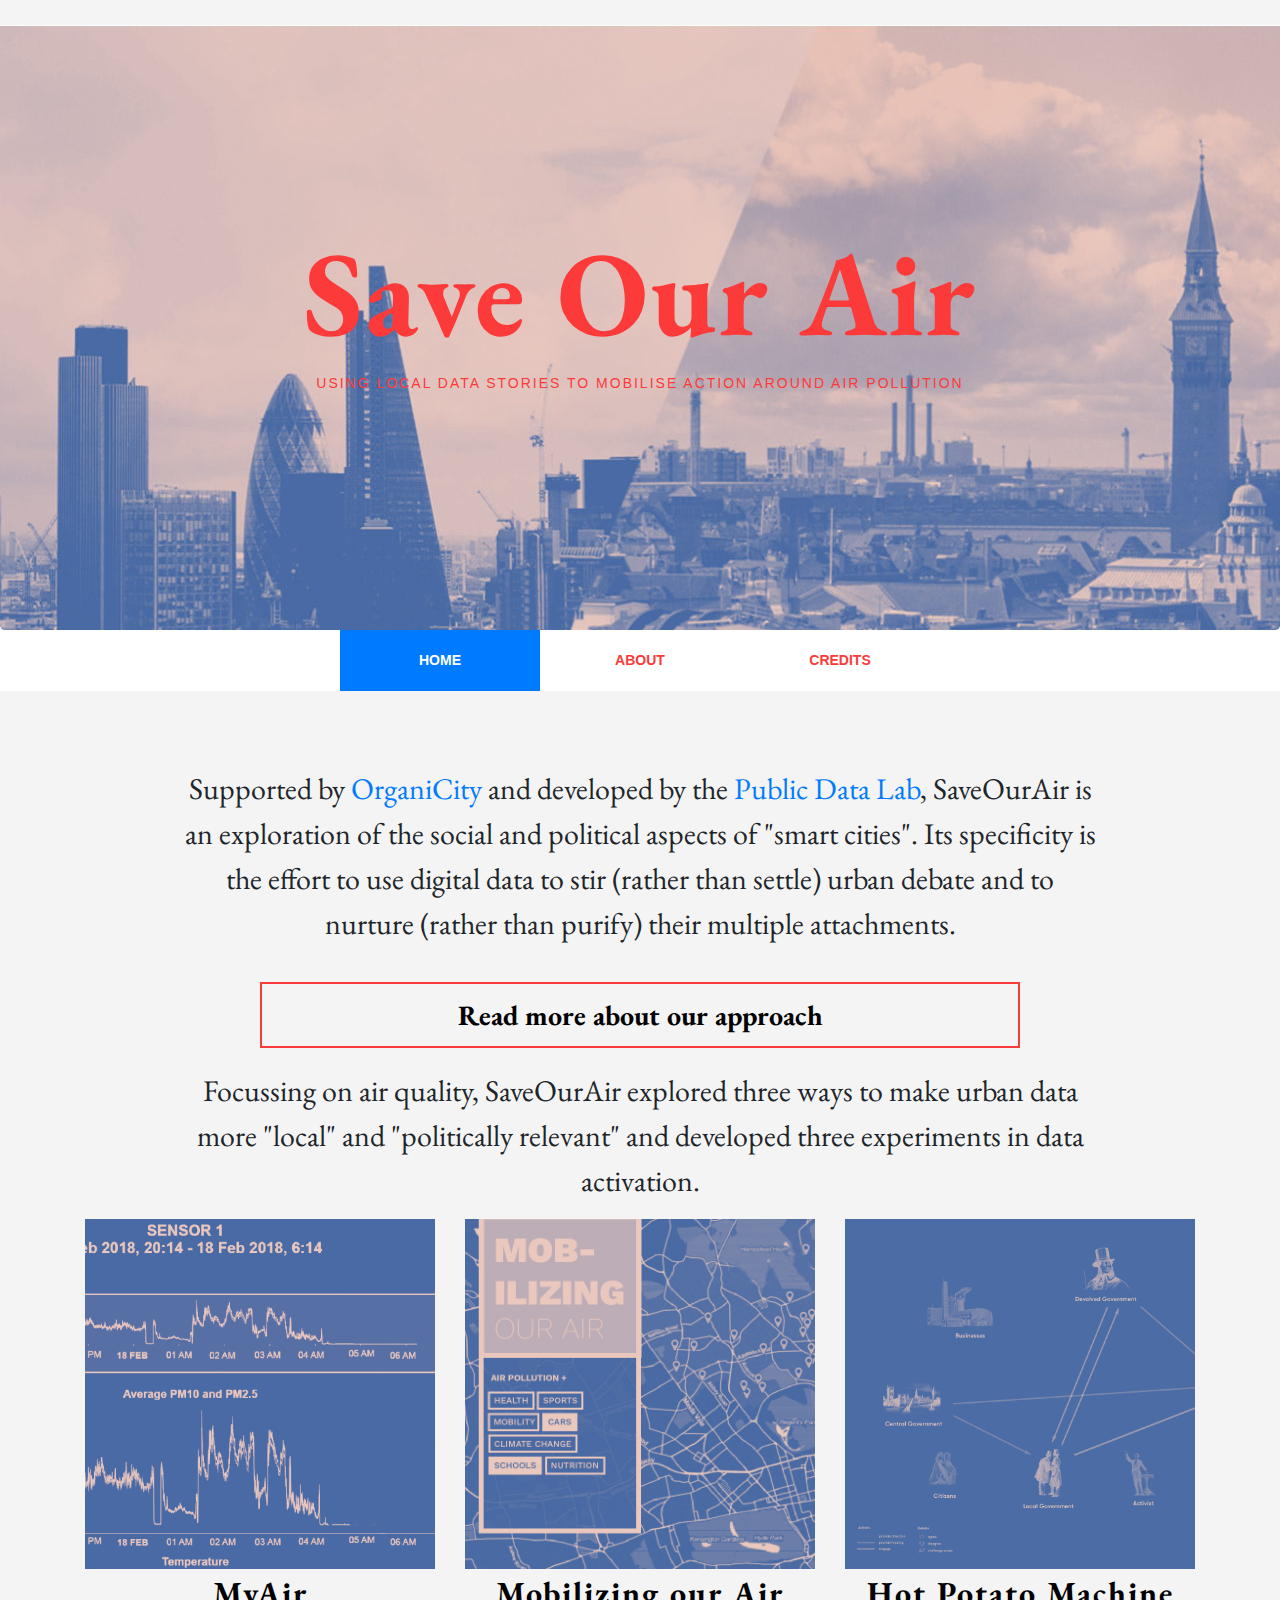
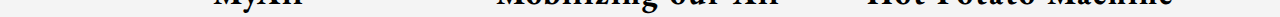
==== index.html @ b72d9ebf "udated style and images" ====
<!doctype html>
<html lang="en">

<head>
	<!-- Required meta tags -->
	<meta charset="utf-8">
	<meta name="viewport" content="width=device-width, initial-scale=1, shrink-to-fit=no">

	<!-- Bootstrap CSS -->
	<link rel="stylesheet" href="https://stackpath.bootstrapcdn.com/bootstrap/4.4.1/css/bootstrap.min.css" integrity="sha384-Vkoo8x4CGsO3+Hhxv8T/Q5PaXtkKtu6ug5TOeNV6gBiFeWPGFN9MuhOf23Q9Ifjh" crossorigin="anonymous">

	<link href="https://fonts.googleapis.com/css?family=EB+Garamond:400,700&display=swap" rel="stylesheet">
	<link rel="stylesheet" href="assets/style.css">
	<title>Hello, world!</title>
</head>

<body>

	<div class="jumbotron text-center">
		<div class="d-flex h-100">
			<div class="container justify-content-center align-self-center">
				<h1 class="jumbotron-heading">Save Our Air</h1>
				<p class="lead">USING LOCAL DATA STORIES TO MOBILISE ACTION AROUND AIR POLLUTION</p>
			</div>
		</div>
	</div>

	<ul class="nav nav-pills justify-content-center">
		<li class="nav-item">
			<a class="nav-link active" href="#">Home</a>
		</li>
		<li class="nav-item">
			<a class="nav-link" href="#">About</a>
		</li>
		<li class="nav-item">
			<a class="nav-link" href="#">Credits</a>
		</li>
	</ul>

	<div class="container" id="main-text">
		<div class="row row-padding">
			<div class="col-md-10 offset-md-1">
				<p>
					Supported by <a href="">OrganiCity</a> and developed by the <a href="">Public Data Lab</a>, SaveOurAir is
					an exploration of the social and political aspects of "smart cities".
					Its specificity is the effort to use digital data to stir (rather than settle)
					urban debate and to nurture (rather than purify) their multiple attachments.
				</p>
			</div>
		</div>
		<div class="row row-padding">
			<a id="read-more" class="col-md-8 offset-md-2" href="">
				Read more about our approach
			</a>
		</div>
		<div class="row row-padding">
			<div class="col-md-10 offset-md-1">
				<p>
					Focussing on air quality, SaveOurAir explored three ways to make urban data more "local"
					and "politically relevant" and developed three experiments in data activation.
				</p>
			</div>
		</div>
	</div>

		<div id="buttons" class="container">
			<div class="row">
				<a class="col-md-4" href="">
					<img class="mw-100" src="assets/myair.jpg">
					<div class="text-center">MyAir</div>
				</a>
				<a class="col-md-4" href="">
					<img class="mw-100" src="assets/mobilizing-our-air.jpg">
					<div class="text-center">Mobilizing our Air</div>
				</a>
				<a class="col-md-4" href="">
					<img class="mw-100" src="assets/hot-potato-machine.jpg">
					<div class="text-center">Hot Potato Machine</div>
				</a>
			</div>
	</div>
	</div>



	<!-- Optional JavaScript -->
	<!-- jQuery first, then Popper.js, then Bootstrap JS -->
	<script src="https://code.jquery.com/jquery-3.4.1.slim.min.js" integrity="sha384-J6qa4849blE2+poT4WnyKhv5vZF5SrPo0iEjwBvKU7imGFAV0wwj1yYfoRSJoZ+n" crossorigin="anonymous"></script>
	<script src="https://cdn.jsdelivr.net/npm/popper.js@1.16.0/dist/umd/popper.min.js" integrity="sha384-Q6E9RHvbIyZFJoft+2mJbHaEWldlvI9IOYy5n3zV9zzTtmI3UksdQRVvoxMfooAo" crossorigin="anonymous"></script>
	<script src="https://stackpath.bootstrapcdn.com/bootstrap/4.4.1/js/bootstrap.min.js" integrity="sha384-wfSDF2E50Y2D1uUdj0O3uMBJnjuUD4Ih7YwaYd1iqfktj0Uod8GCExl3Og8ifwB6" crossorigin="anonymous"></script>
</body>

</html>
---- assets/style.css ----
:root {
    --main-text-color: #fc3a3a;
}

body {
	background-color: #f4f4f4;
}

h1.jumbotron-heading {
    font-family: 'EB Garamond', serif;
    letter-spacing: 2px;
    color: var(--main-text-color);
    font-weight: 700;
    font-size: 7.5em;
}

.jumbotron {
    background: url("background.jpg") no-repeat center center;
    margin-bottom: 0rem;
    background-attachment: fixed;
    height: 70vh;
}

.jumbotron p.lead {
    color: var(--main-text-color);
    font-size: 14px;
    letter-spacing: 2px;
    font-family: 'Rubik', sans-serif;
    text-transform: uppercase;
    font-weight: 500;
}

.nav-pills {
	background-color: white;
}


.nav-pills>li>a {
	padding:20px;
	width: 200px;
	text-align:center;
	vertical-align:middle !important;
	border-radius:0px !important;
	font-family:'Rubik', sans-serif;
	font-size:14px;
	font-weight:700;
	color: var(--main-text-color);
	text-transform: uppercase;
}

#main-text {
	font-family: 'EB Garamond', serif;
	font-size: 30px;
	overflow-wrap:break-word;
	text-align:center;
	padding-top: 75px;
}

#read-more {
	border: 2px solid var(--main-text-color);
	margin-top: 20px;
	margin-bottom: 20px;
	padding: 10px;
	color:black;
	text-decoration: none;
	font-size: 28px;
	font-weight: 700;
	transition: 0.3s;
}

#read-more:hover {
	background-color: var(--main-text-color);
	color:white;
}

#buttons a {
	font-family: 'EB Garamond', serif;
    letter-spacing: 2px;
    color: black;
    font-weight: 700;
    font-size: 2em;
	text-align: center;
	display: block;
}
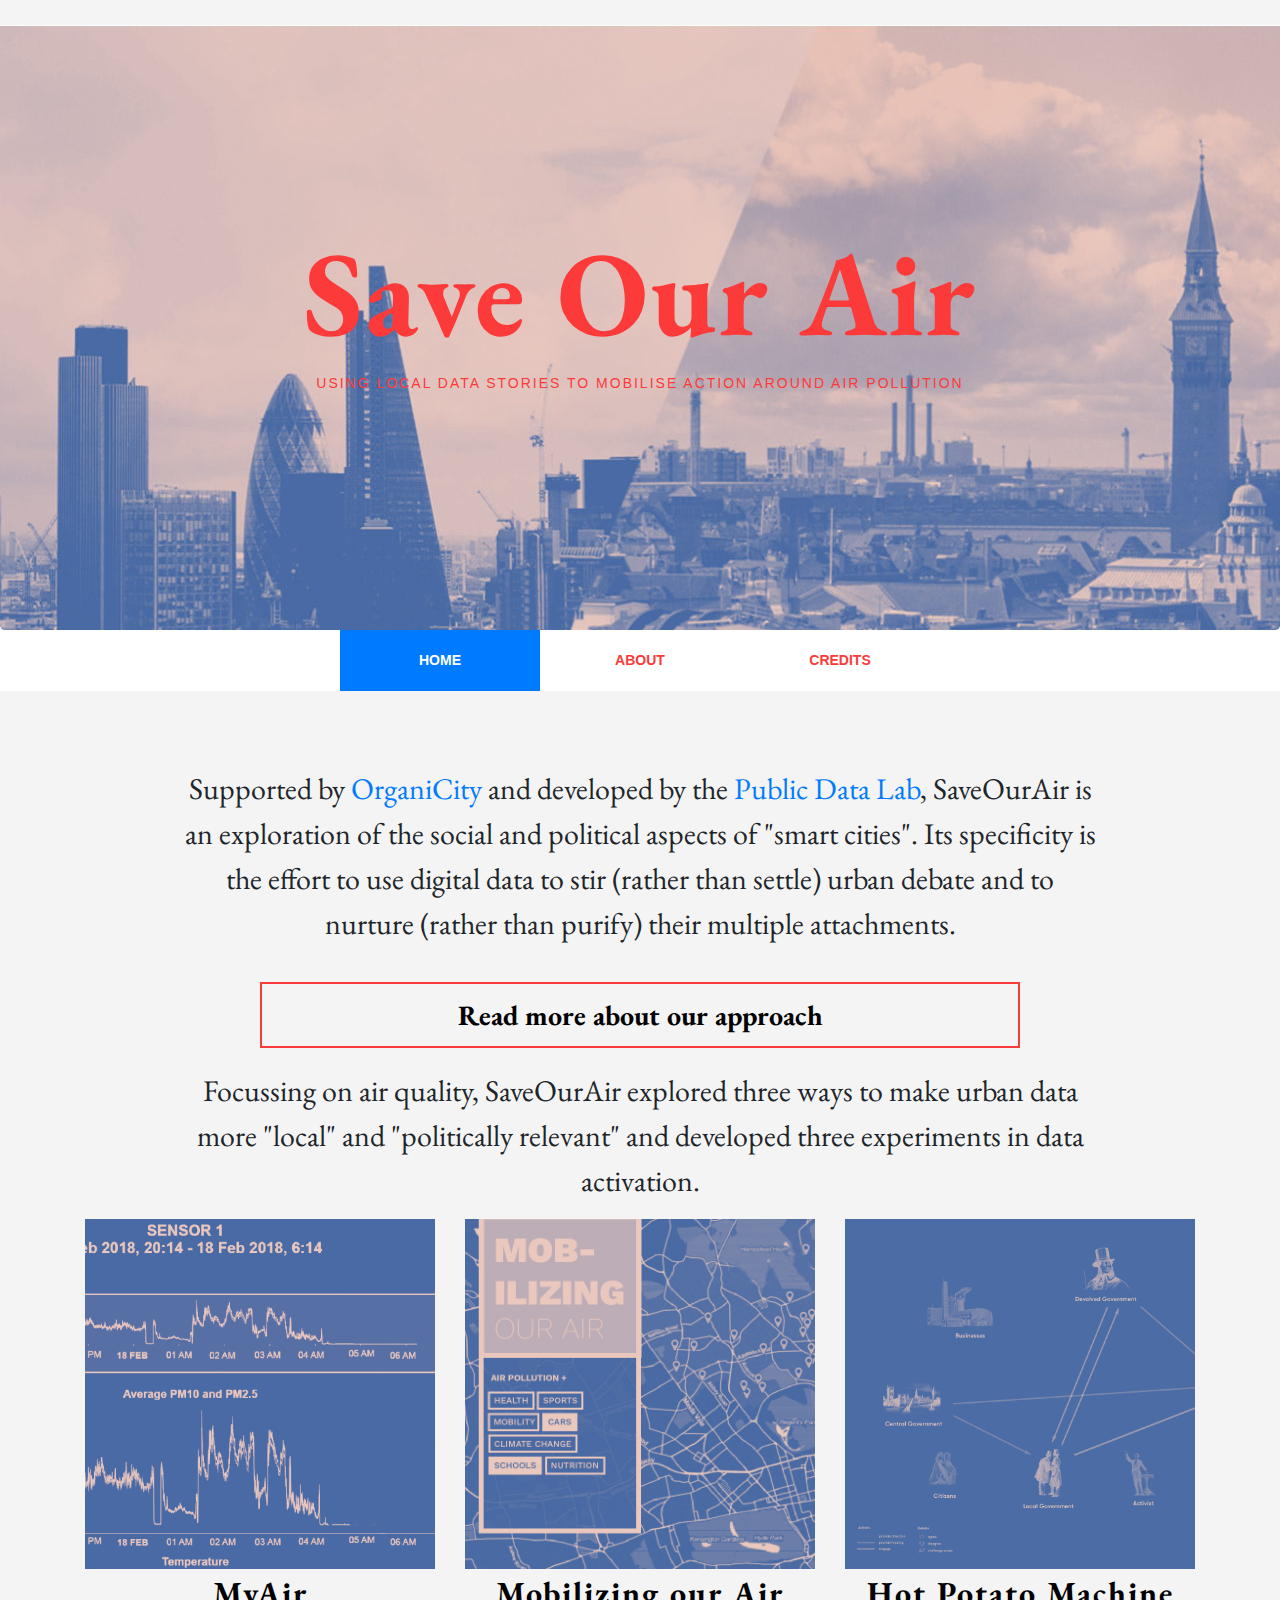
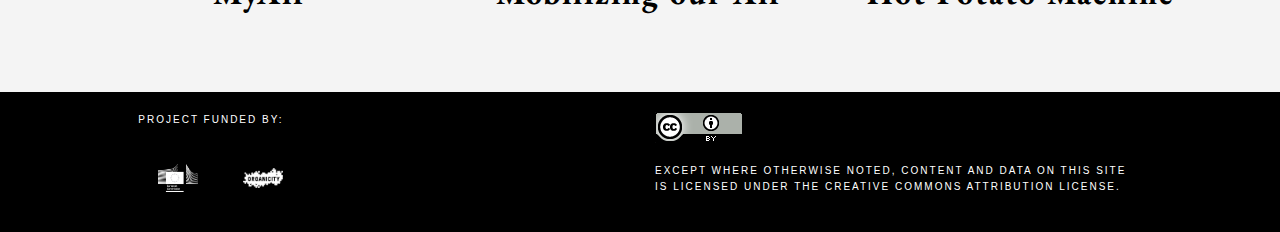
==== commit 2d63a249: "added footer" ====
--- a/index.html
+++ b/index.html
@@ -63,23 +63,62 @@
 		</div>
 	</div>
 
-		<div id="buttons" class="container">
+	<div id="buttons" class="container">
+		<div class="row">
+			<a class="col-md-4" href="">
+				<img class="mw-100" src="assets/myair.jpg">
+				<div class="text-center">MyAir</div>
+			</a>
+			<a class="col-md-4" href="">
+				<img class="mw-100" src="assets/mobilizing-our-air.jpg">
+				<div class="text-center">Mobilizing our Air</div>
+			</a>
+			<a class="col-md-4" href="">
+				<img class="mw-100" src="assets/hot-potato-machine.jpg">
+				<div class="text-center">Hot Potato Machine</div>
+			</a>
+		</div>
+	</div>
+
+	<!-- Footer -->
+	<footer class="page-footer">
+
+		<!-- Footer Links -->
+		<div class="container-fluid text-center text-md-left">
+
+			<!-- Grid row -->
 			<div class="row">
-				<a class="col-md-4" href="">
-					<img class="mw-100" src="assets/myair.jpg">
-					<div class="text-center">MyAir</div>
-				</a>
-				<a class="col-md-4" href="">
-					<img class="mw-100" src="assets/mobilizing-our-air.jpg">
-					<div class="text-center">Mobilizing our Air</div>
-				</a>
-				<a class="col-md-4" href="">
-					<img class="mw-100" src="assets/hot-potato-machine.jpg">
-					<div class="text-center">Hot Potato Machine</div>
-				</a>
+
+				<!-- Grid column -->
+				<div class="col-md-5 offset-md-1">
+
+					<!-- Content -->
+					<p class="text-uppercase">Project funded by:</p>
+					<a href="https://ec.europa.eu/">
+						<img class="logo" src="assets/logo-eu-commission.png">
+					</a>
+					<a href="https://organicity.eu/">
+						<img class="logo" src="assets/logo-organicity.png">
+					</a>
+				</div>
+
+				<div class="col-md-5">
+
+					<!-- Content -->
+					<a href="https://creativecommons.org/licenses/by/4.0/">
+						<img src="assets/logo-CC-BY.png">
+					</a>
+					<p class="license" class="text-uppercase">EXCEPT WHERE OTHERWISE NOTED, CONTENT AND DATA ON THIS SITE IS LICENSED UNDER THE CREATIVE COMMONS ATTRIBUTION LICENSE.</p>
+
+				</div>
+
 			</div>
-	</div>
-	</div>
+			<!-- Grid row -->
+
+		</div>
+		<!-- Footer Links -->
+
+	</footer>
 
 
 
--- a/assets/style.css
+++ b/assets/style.css
@@ -82,3 +82,26 @@
 	text-align: center;
 	display: block;
 }
+
+.page-footer {
+	background-color: black;
+	color:white;
+	margin-top: 75px;
+	padding: 20px;
+}
+
+.page-footer img.logo {
+	width: 80px;
+	padding:20px;
+}
+
+.page-footer p {
+	font-family:Rubik, sans-serif;
+	letter-spacing:2px;
+	font-size:10px;
+	line-height:16px;
+}
+
+.page-footer p.license {
+	margin-top:20px;
+}
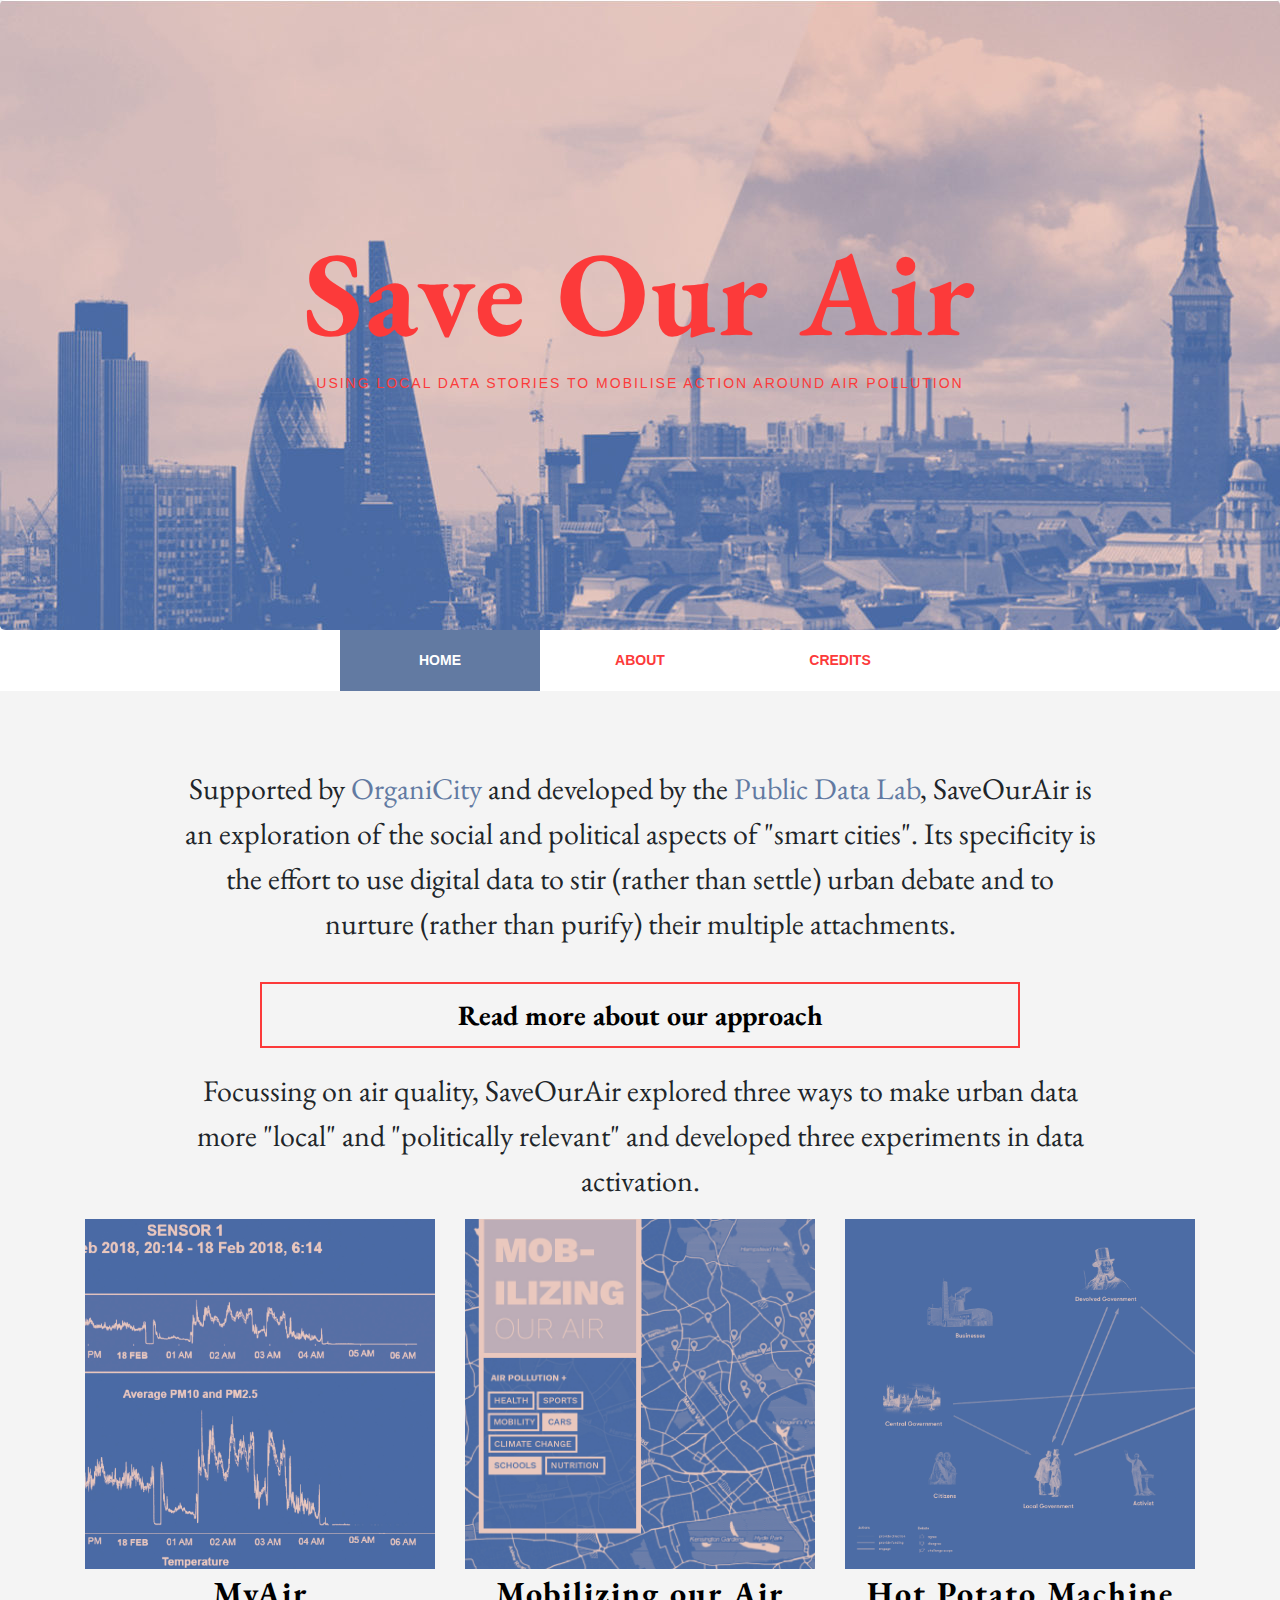
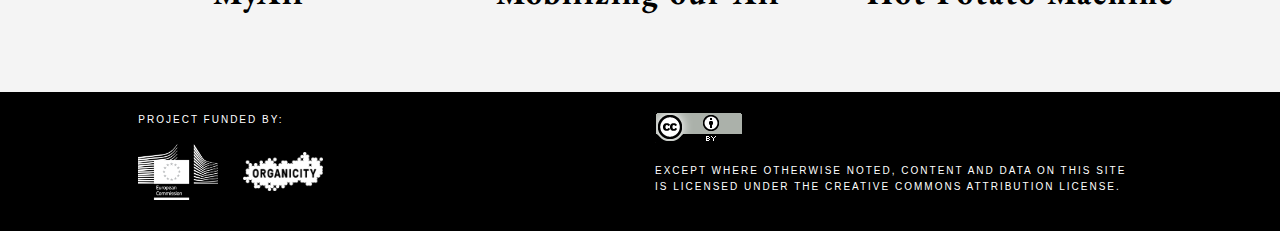
==== commit aedfcbcb: "added about, credits, hot potato project, mobilizing our air" ====
--- a/index.html
+++ b/index.html
@@ -11,7 +11,7 @@
 
 	<link href="https://fonts.googleapis.com/css?family=EB+Garamond:400,700&display=swap" rel="stylesheet">
 	<link rel="stylesheet" href="assets/style.css">
-	<title>Hello, world!</title>
+	<title>Save Our Air - PublicDataLab</title>
 </head>
 
 <body>
@@ -27,13 +27,13 @@
 
 	<ul class="nav nav-pills justify-content-center">
 		<li class="nav-item">
-			<a class="nav-link active" href="#">Home</a>
+			<a class="nav-link active">Home</a>
 		</li>
 		<li class="nav-item">
-			<a class="nav-link" href="#">About</a>
+			<a class="nav-link" href="about.html">About</a>
 		</li>
 		<li class="nav-item">
-			<a class="nav-link" href="#">Credits</a>
+			<a class="nav-link" href="credits.html">Credits</a>
 		</li>
 	</ul>
 
@@ -65,15 +65,15 @@
 
 	<div id="buttons" class="container">
 		<div class="row">
-			<a class="col-md-4" href="">
+			<a class="col-md-4" href="myair.html">
 				<img class="mw-100" src="assets/myair.jpg">
 				<div class="text-center">MyAir</div>
 			</a>
-			<a class="col-md-4" href="">
+			<a class="col-md-4" href="mobilizing-our-air.html">
 				<img class="mw-100" src="assets/mobilizing-our-air.jpg">
 				<div class="text-center">Mobilizing our Air</div>
 			</a>
-			<a class="col-md-4" href="">
+			<a class="col-md-4" href="hot-potato-machine.html">
 				<img class="mw-100" src="assets/hot-potato-machine.jpg">
 				<div class="text-center">Hot Potato Machine</div>
 			</a>
--- a/assets/style.css
+++ b/assets/style.css
@@ -1,5 +1,6 @@
 :root {
     --main-text-color: #fc3a3a;
+	--theme-color-1: #627aa2;
 }
 
 body {
@@ -15,7 +16,7 @@
 }
 
 .jumbotron {
-    background: url("background.jpg") no-repeat center center;
+    background: url("background.jpg") no-repeat center top;
     margin-bottom: 0rem;
     background-attachment: fixed;
     height: 70vh;
@@ -46,6 +47,17 @@
 	font-weight:700;
 	color: var(--main-text-color);
 	text-transform: uppercase;
+	transition: 0.3s;
+}
+
+.nav-pills>li>a.active {
+	background-color: var(--theme-color-1) !important;
+	color:white !important;
+}
+
+.nav-pills>li>a:hover {
+	color:white;
+	background-color: var(--theme-color-1);
 }
 
 #main-text {
@@ -56,7 +68,11 @@
 	padding-top: 75px;
 }
 
-#read-more {
+#main-text a {
+	color:var(--theme-color-1);
+}
+
+a#read-more {
 	border: 2px solid var(--main-text-color);
 	margin-top: 20px;
 	margin-bottom: 20px;
@@ -91,8 +107,8 @@
 }
 
 .page-footer img.logo {
-	width: 80px;
-	padding:20px;
+	width: 100px;
+	padding-right:20px;
 }
 
 .page-footer p {
@@ -105,3 +121,26 @@
 .page-footer p.license {
 	margin-top:20px;
 }
+
+
+/* sub-pages */
+
+#long-text {
+	font-size: 1.5em;
+	font-family: 'EB Garamond', serif;
+	overflow-wrap:break-word;
+	padding-top:120px;
+}
+
+#long-text h1 {
+	text-align: center;
+	font-weight: 700;
+	font-size: 2em;
+}
+
+#long-text h2 {
+	text-align: center;
+	font-weight: 700;
+	font-size: 1.2em;
+	margin-bottom: 1em;
+}
